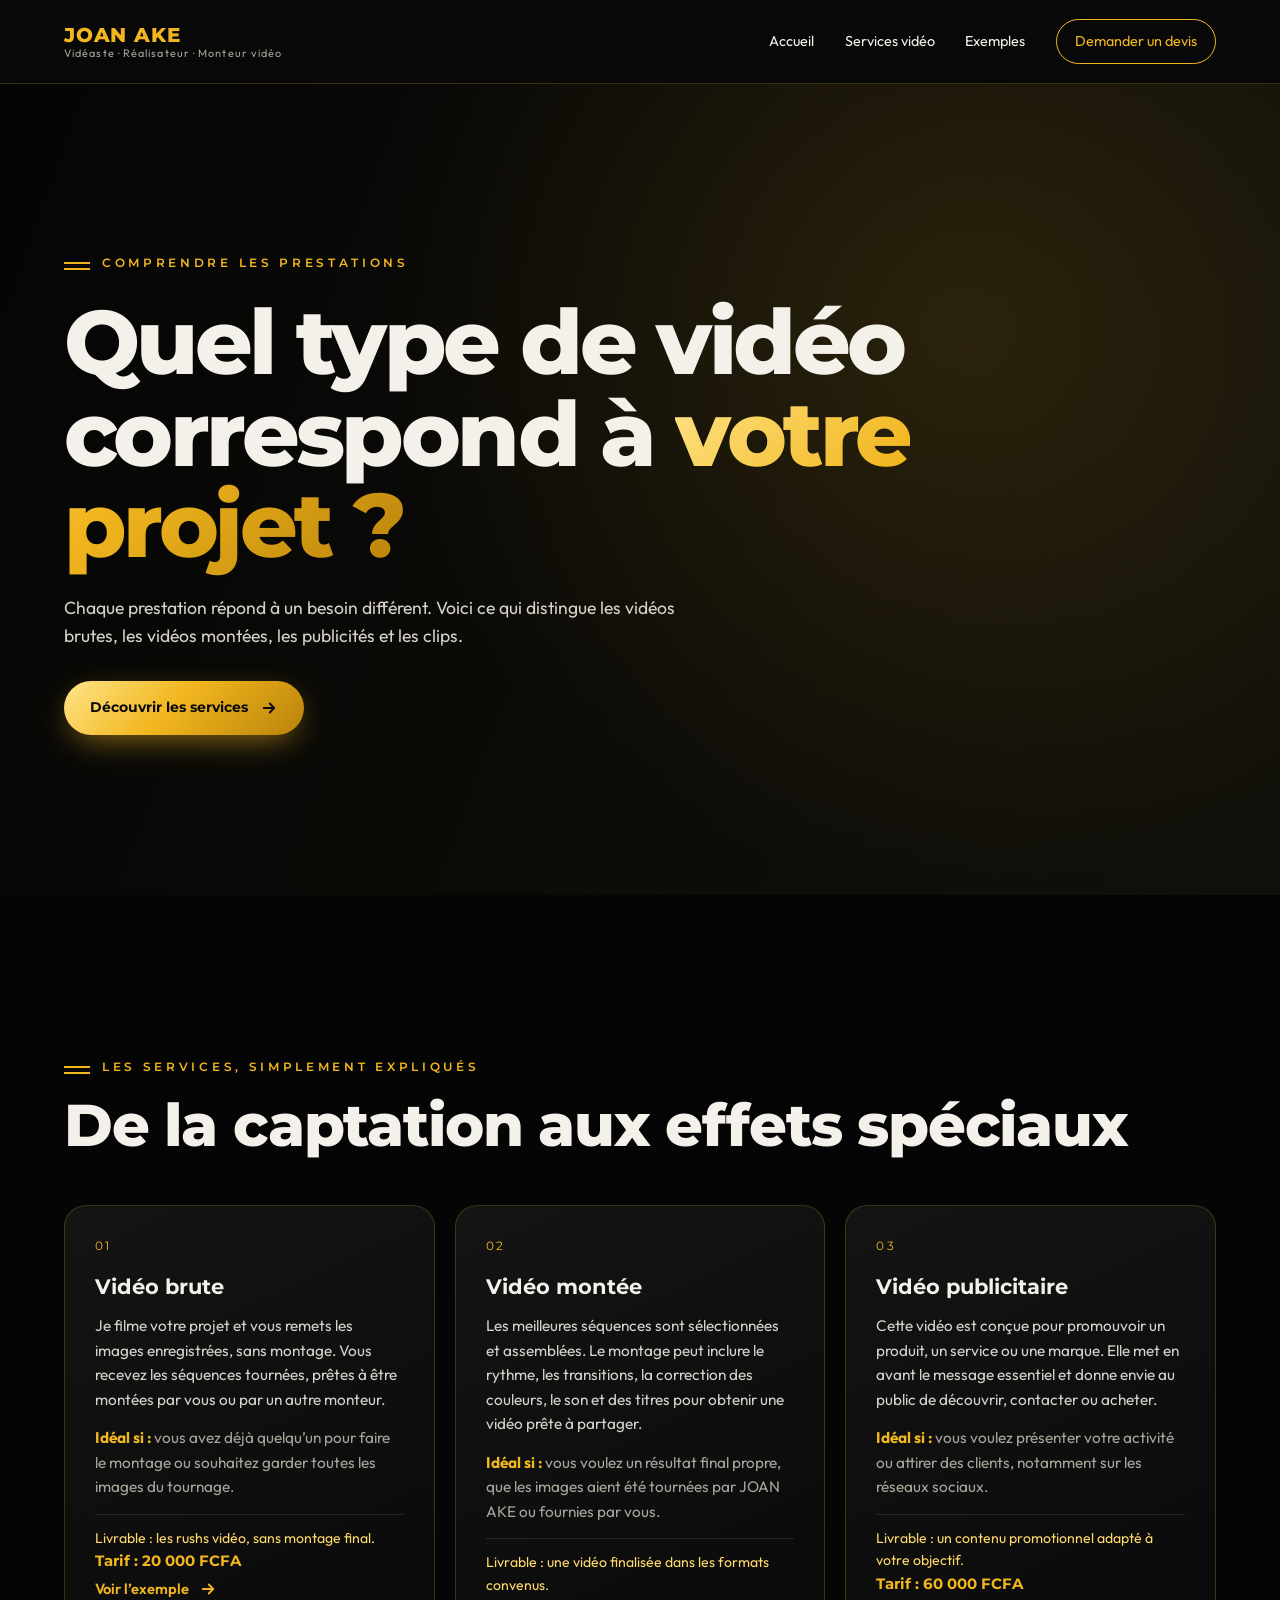
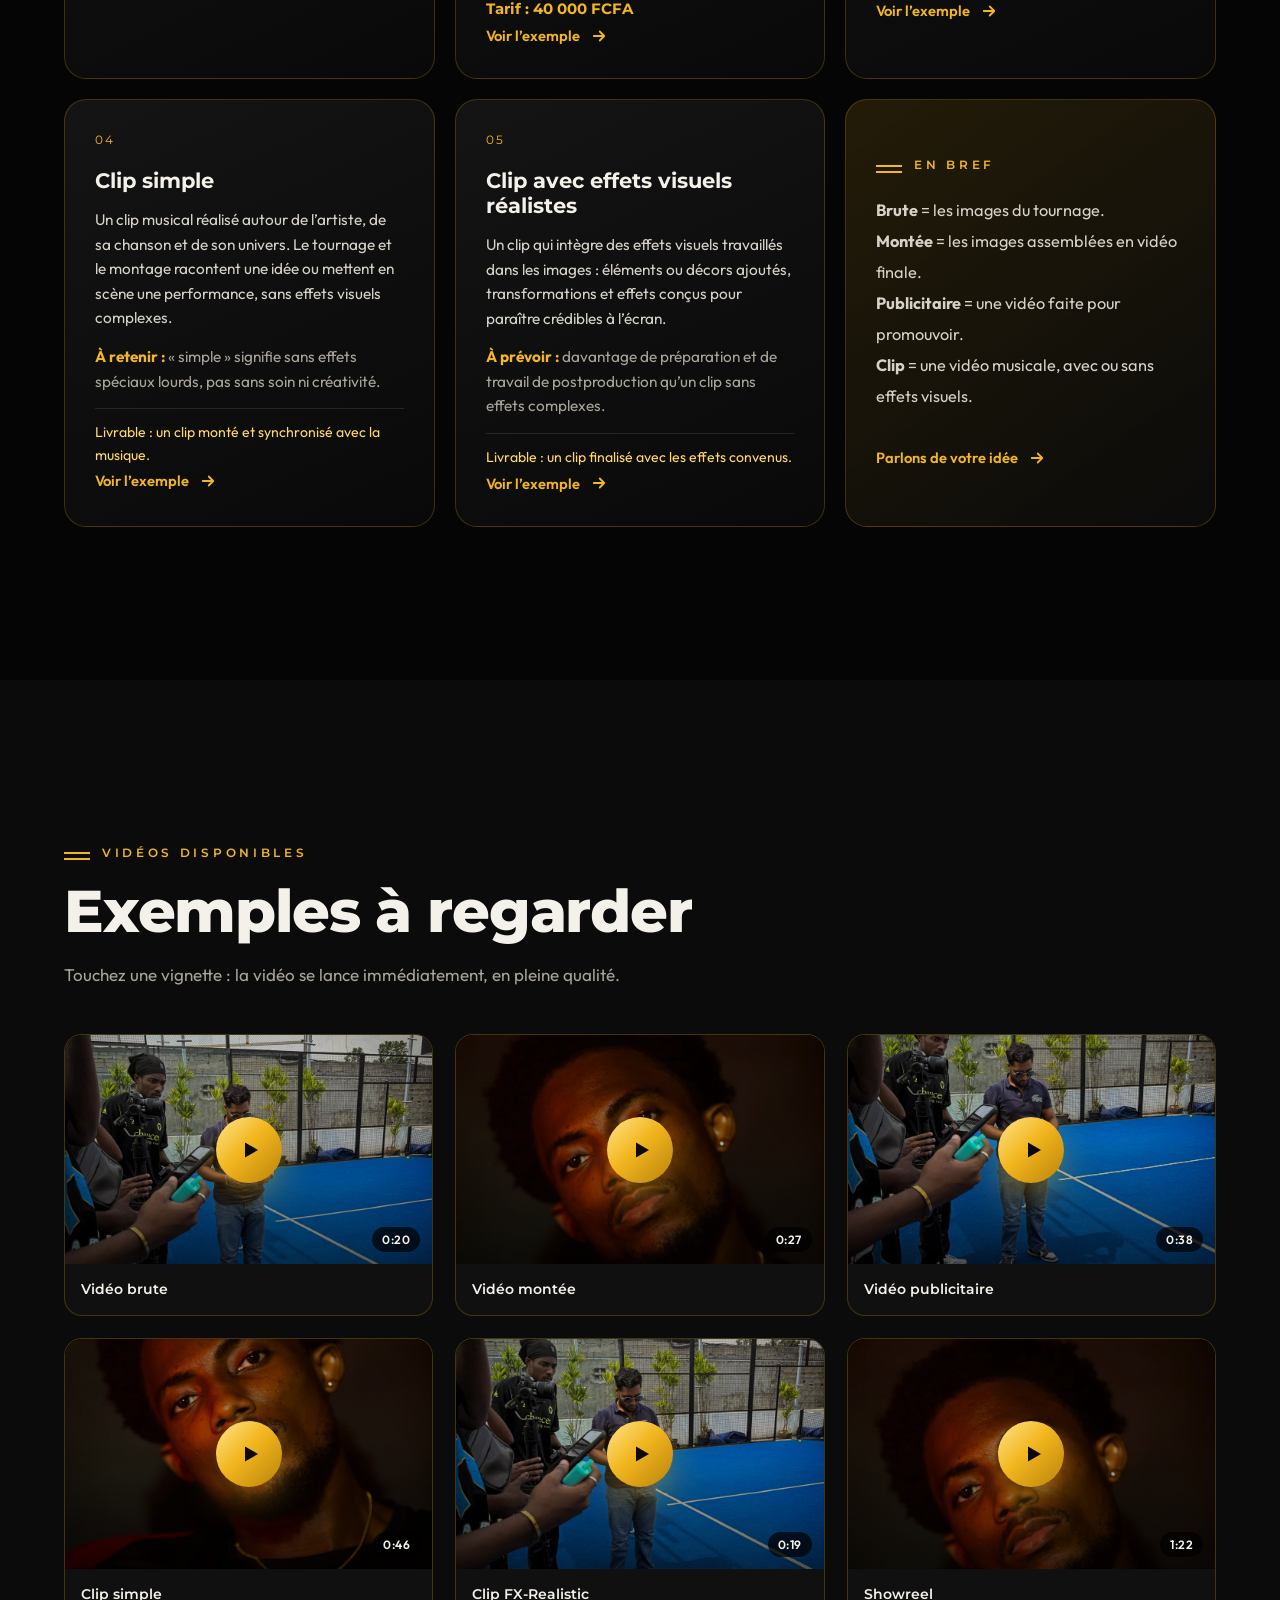
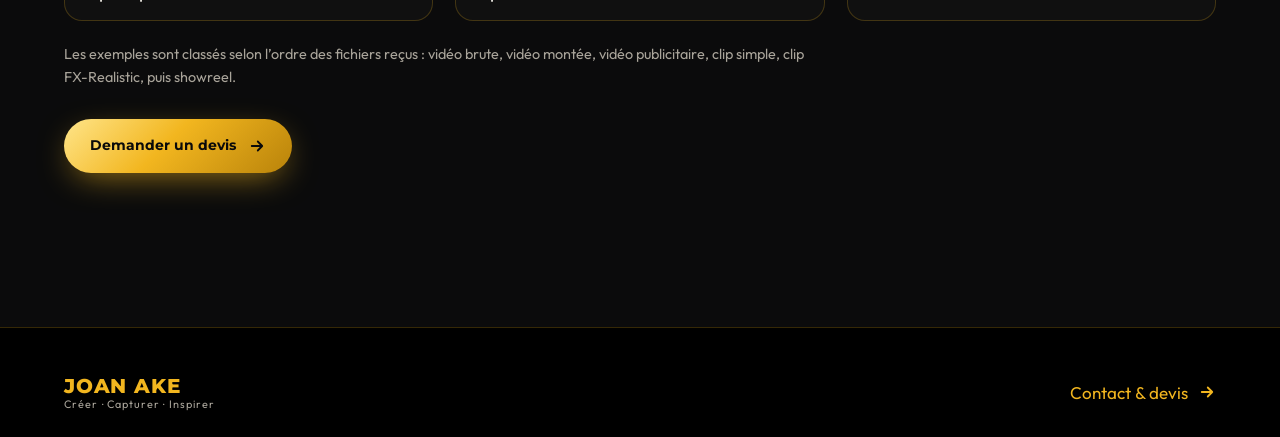
==== joan-ake-site/videos.html @ 36ae7691 "Remplacement complet du projet Joan" ====
<!DOCTYPE html>
<html lang="fr">
<head>
  <meta charset="utf-8">
  <meta name="viewport" content="width=device-width,initial-scale=1,viewport-fit=cover">
  <meta name="description" content="Découvrez les services vidéo de JOAN AKE : vidéo brute, vidéo montée, publicité et clips simples ou avec effets visuels réalistes.">
  <meta name="theme-color" content="#050505">
  <title>Services vidéo & exemples | JOAN AKE</title>
  <link rel="preconnect" href="https://fonts.googleapis.com">
  <link rel="preconnect" href="https://fonts.gstatic.com" crossorigin>
  <link href="https://fonts.googleapis.com/css2?family=Montserrat:wght@500;600;700;800&family=Outfit:wght@300;400;500;600&family=Playfair+Display:ital,wght@1,500;1,600&display=swap" rel="stylesheet">
  <link rel="stylesheet" href="css/style.css">
</head>
<body class="video-page">
  <svg aria-hidden="true" width="0" height="0" style="position:absolute">
    <symbol id="i-play" viewBox="0 0 24 24"><path d="M7 4.5v15l13-7.5z" fill="currentColor"/></symbol>
    <symbol id="video-arrow" viewBox="0 0 24 24"><path d="M5 12h14M13 6l6 6-6 6" fill="none" stroke="currentColor" stroke-width="2.4" stroke-linecap="round" stroke-linejoin="round"/></symbol>
  </svg>
  <header class="video-header">
    <a class="video-logo" href="index.html" aria-label="JOAN AKE — accueil">
      <b>JOAN AKE</b><span>Vidéaste · Réalisateur · Monteur vidéo</span>
    </a>
    <nav aria-label="Navigation de la page vidéo">
      <a href="index.html">Accueil</a>
      <a href="#services-video">Services vidéo</a>
      <a href="#exemples">Exemples</a>
      <a class="video-nav-cta" href="index.html#contact">Demander un devis</a>
    </nav>
  </header>

  <main>
    <section class="video-hero">
      <div class="container">
        <span class="kicker">Comprendre les prestations</span>
        <h1>Quel type de vidéo<br>correspond à <span class="gold">votre projet&nbsp;?</span></h1>
        <p>Chaque prestation répond à un besoin différent. Voici ce qui distingue les vidéos brutes, les vidéos montées, les publicités et les clips.</p>
        <a class="btn btn-gold" href="#services-video">Découvrir les services <svg><use href="#video-arrow"/></svg></a>
      </div>
    </section>

    <section class="video-services pad" id="services-video">
      <div class="container">
        <span class="kicker">Les services, simplement expliqués</span>
        <h2 class="sec-title">De la captation aux effets spéciaux</h2>
        <div class="video-service-grid">
          <article class="video-service">
            <span class="video-service-number">01</span>
            <h3>Vidéo brute</h3>
            <p>Je filme votre projet et vous remets les images enregistrées, sans montage. Vous recevez les séquences tournées, prêtes à être montées par vous ou par un autre monteur.</p>
            <p class="video-service-for"><b>Idéal si :</b> vous avez déjà quelqu’un pour faire le montage ou souhaitez garder toutes les images du tournage.</p>
            <span class="video-service-result">Livrable : les rushs vidéo, sans montage final.</span>
            <span class="video-service-price">Tarif : 20 000 FCFA</span>
            <a class="link-arrow" href="#video-brute">Voir l’exemple <svg><use href="#video-arrow"/></svg></a>
          </article>
          <article class="video-service">
            <span class="video-service-number">02</span>
            <h3>Vidéo montée</h3>
            <p>Les meilleures séquences sont sélectionnées et assemblées. Le montage peut inclure le rythme, les transitions, la correction des couleurs, le son et des titres pour obtenir une vidéo prête à partager.</p>
            <p class="video-service-for"><b>Idéal si :</b> vous voulez un résultat final propre, que les images aient été tournées par JOAN AKE ou fournies par vous.</p>
            <span class="video-service-result">Livrable : une vidéo finalisée dans les formats convenus.</span>
            <span class="video-service-price">Tarif : 40 000 FCFA</span>
            <a class="link-arrow" href="#video-montee">Voir l’exemple <svg><use href="#video-arrow"/></svg></a>
          </article>
          <article class="video-service">
            <span class="video-service-number">03</span>
            <h3>Vidéo publicitaire</h3>
            <p>Cette vidéo est conçue pour promouvoir un produit, un service ou une marque. Elle met en avant le message essentiel et donne envie au public de découvrir, contacter ou acheter.</p>
            <p class="video-service-for"><b>Idéal si :</b> vous voulez présenter votre activité ou attirer des clients, notamment sur les réseaux sociaux.</p>
            <span class="video-service-result">Livrable : un contenu promotionnel adapté à votre objectif.</span>
            <span class="video-service-price">Tarif : 60 000 FCFA</span>
            <a class="link-arrow" href="#video-publicitaire">Voir l’exemple <svg><use href="#video-arrow"/></svg></a>
          </article>
          <article class="video-service">
            <span class="video-service-number">04</span>
            <h3>Clip simple</h3>
            <p>Un clip musical réalisé autour de l’artiste, de sa chanson et de son univers. Le tournage et le montage racontent une idée ou mettent en scène une performance, sans effets visuels complexes.</p>
            <p class="video-service-for"><b>À retenir :</b> « simple » signifie sans effets spéciaux lourds, pas sans soin ni créativité.</p>
            <span class="video-service-result">Livrable : un clip monté et synchronisé avec la musique.</span>
            <a class="link-arrow" href="#clip-simple">Voir l’exemple <svg><use href="#video-arrow"/></svg></a>
          </article>
          <article class="video-service">
            <span class="video-service-number">05</span>
            <h3>Clip avec effets visuels réalistes</h3>
            <p>Un clip qui intègre des effets visuels travaillés dans les images : éléments ou décors ajoutés, transformations et effets conçus pour paraître crédibles à l’écran.</p>
            <p class="video-service-for"><b>À prévoir :</b> davantage de préparation et de travail de postproduction qu’un clip sans effets complexes.</p>
            <span class="video-service-result">Livrable : un clip finalisé avec les effets convenus.</span>
            <a class="link-arrow" href="#clip-fx-realistic">Voir l’exemple <svg><use href="#video-arrow"/></svg></a>
          </article>
          <aside class="video-service video-service-note">
            <span class="kicker">En bref</span>
            <p><b>Brute</b> = les images du tournage.<br><b>Montée</b> = les images assemblées en vidéo finale.<br><b>Publicitaire</b> = une vidéo faite pour promouvoir.<br><b>Clip</b> = une vidéo musicale, avec ou sans effets visuels.</p>
            <a class="link-arrow" href="index.html#contact">Parlons de votre idée <svg><use href="#video-arrow"/></svg></a>
          </aside>
        </div>
      </div>
    </section>

    <section class="video-examples pad" id="exemples">
      <div class="container">
        <span class="kicker">Vidéos disponibles</span>
        <h2 class="sec-title">Exemples à regarder</h2>
        <p class="sec-sub">Touchez une vignette : la vidéo se lance immédiatement, en pleine qualité.</p>
        <div class="video-example-grid">
          <article class="video-example" id="video-brute">
            <button type="button" class="vthumb" data-play="assets/videos/VID-20261121-WA0069.mp4" data-title="Vidéo brute" aria-label="Lire : Vidéo brute">
              <img src="assets/photos/terrain-tournage.jpg" alt="" loading="lazy" style="object-position:center 22%">
              <span class="vplay" aria-hidden="true"><svg viewBox="0 0 24 24" aria-hidden="true"><use href="#i-play"/></svg></span>
              <span class="vdur">0:20</span>
            </button>
            <p>Vidéo brute</p>
          </article>
          <article class="video-example" id="video-montee">
            <button type="button" class="vthumb" data-play="assets/videos/VID-20261121-WA0071.mp4" data-title="Vidéo montée" aria-label="Lire : Vidéo montée">
              <img src="assets/photos/hero-portrait.jpg" alt="" loading="lazy" style="object-position:center 38%">
              <span class="vplay" aria-hidden="true"><svg viewBox="0 0 24 24" aria-hidden="true"><use href="#i-play"/></svg></span>
              <span class="vdur">0:27</span>
            </button>
            <p>Vidéo montée</p>
          </article>
          <article class="video-example" id="video-publicitaire">
            <button type="button" class="vthumb" data-play="assets/videos/VID-20261121-WA0070.mp4" data-title="Vidéo publicitaire" aria-label="Lire : Vidéo publicitaire">
              <img src="assets/photos/terrain-tournage.jpg" alt="" loading="lazy" style="object-position:center 38%">
              <span class="vplay" aria-hidden="true"><svg viewBox="0 0 24 24" aria-hidden="true"><use href="#i-play"/></svg></span>
              <span class="vdur">0:38</span>
            </button>
            <p>Vidéo publicitaire</p>
          </article>
          <article class="video-example" id="clip-simple">
            <button type="button" class="vthumb" data-play="assets/videos/VID-20261121-WA0072.mp4" data-title="Clip simple" aria-label="Lire : Clip simple">
              <img src="assets/photos/hero-portrait.jpg" alt="" loading="lazy" style="object-position:center 58%">
              <span class="vplay" aria-hidden="true"><svg viewBox="0 0 24 24" aria-hidden="true"><use href="#i-play"/></svg></span>
              <span class="vdur">0:46</span>
            </button>
            <p>Clip simple</p>
          </article>
          <article class="video-example" id="clip-fx-realistic">
            <button type="button" class="vthumb" data-play="assets/videos/VID-20261121-WA0073.mp4" data-title="Clip FX-Realistic" aria-label="Lire : Clip FX-Realistic">
              <img src="assets/photos/terrain-tournage.jpg" alt="" loading="lazy" style="object-position:center 30%">
              <span class="vplay" aria-hidden="true"><svg viewBox="0 0 24 24" aria-hidden="true"><use href="#i-play"/></svg></span>
              <span class="vdur">0:19</span>
            </button>
            <p>Clip FX-Realistic</p>
          </article>
          <article class="video-example" id="video-showreel">
            <button type="button" class="vthumb" data-play="assets/videos/VID-20261121-WA0075.mp4" data-title="Showreel" aria-label="Lire : Showreel">
              <img src="assets/photos/hero-portrait.jpg" alt="" loading="lazy" style="object-position:center 30%">
              <span class="vplay" aria-hidden="true"><svg viewBox="0 0 24 24" aria-hidden="true"><use href="#i-play"/></svg></span>
              <span class="vdur">1:22</span>
            </button>
            <p>Showreel</p>
          </article>
        </div>
        <p class="video-example-help">Les exemples sont classés selon l’ordre des fichiers reçus : vidéo brute, vidéo montée, vidéo publicitaire, clip simple, clip FX-Realistic, puis showreel.</p>
        <a class="btn btn-gold" href="index.html#contact">Demander un devis <svg><use href="#video-arrow"/></svg></a>
      </div>
    </section>
  </main>

  <footer class="video-footer">
    <div class="container">
      <a class="video-logo" href="index.html"><b>JOAN AKE</b><span>Créer · Capturer · Inspirer</span></a>
      <a href="index.html#contact">Contact & devis <svg><use href="#video-arrow"/></svg></a>
    </div>
  </footer>
<div class="lightbox" id="lightbox" role="dialog" aria-modal="true" aria-label="Lecteur vidéo" aria-hidden="true">
  <div class="lb-box">
    <button type="button" class="lb-close" id="lbClose" aria-label="Fermer la vidéo">×</button>
    <video id="lbVideo" controls playsinline preload="none"></video>
    <p class="lb-title" id="lbTitle"></p>
  </div>
</div>
<script src="js/player.js" defer></script>
</body>
</html>
---- joan-ake-site/css/style.css ----
/* ==========================================================
   JOAN AKE — Vidéaste · Réalisateur · Monteur vidéo
   Thème noir & or cinématographique
   ========================================================== */
:root{
  --bg:#050505; --bg2:#0b0b0c; --card:#111112;
  --gold:#f2b61f; --gold2:#ffd96a; --gold3:#b9830a;
  --red:#d3202e;
  --text:#f4f1ea; --muted:#a9a49a; --line:rgba(242,182,31,.22);
  --ease:cubic-bezier(.65,0,.35,1);          /* lent → rapide → lent */
  --ease-out:cubic-bezier(.16,1,.3,1);
  --f-body:'Outfit',system-ui,sans-serif;
  --f-title:'Montserrat',system-ui,sans-serif;
  --f-script:'Playfair Display',Georgia,serif;
  --gold-grad:linear-gradient(135deg,#ffe58a 0%,#f2b61f 45%,#b9830a 100%);
  --pad:clamp(20px,5vw,72px);
}
*,*::before,*::after{box-sizing:border-box;margin:0;padding:0}
html{scroll-behavior:auto;-webkit-text-size-adjust:100%}
html.lenis,html.lenis body{height:auto}
.lenis.lenis-smooth{scroll-behavior:auto!important}
body{background:var(--bg);color:var(--text);font-family:var(--f-body);font-size:17px;line-height:1.6;overflow-x:hidden;-webkit-font-smoothing:antialiased}
img,video{display:block;max-width:100%}
a{color:inherit;text-decoration:none}
button{font:inherit;color:inherit;background:none;border:0;cursor:pointer}
ul{list-style:none}
::selection{background:var(--gold);color:#000}
.noscroll{overflow:hidden}

/* ---------- utilitaires ---------- */
.container{width:min(1280px,100% - 2*var(--pad));margin-inline:auto}
.gold{background:var(--gold-grad);-webkit-background-clip:text;background-clip:text;color:transparent}
.script{font-family:var(--f-script);font-style:italic;font-weight:600}
.kicker{display:inline-flex;align-items:center;gap:12px;font-family:var(--f-title);font-size:.72rem;letter-spacing:.32em;text-transform:uppercase;color:var(--gold);font-weight:600}
.kicker::before{content:"";width:26px;height:2px;background:var(--gold);box-shadow:0 6px 0 var(--gold)}
.sec-title{font-family:var(--f-title);font-weight:800;font-size:clamp(2rem,4.6vw,3.8rem);line-height:1.06;letter-spacing:-.02em;margin:18px 0 18px}
.sec-sub{color:var(--muted);max-width:560px}
section{position:relative}
.pad{padding-block:clamp(80px,12vw,160px)}

/* split-text reveal (lignes masquées) */
.split-line{display:block;overflow:hidden;padding-bottom:.12em}
.split-line>span{display:inline-block;will-change:transform}

/* états initiaux (si JS actif) */
.js [data-reveal]{opacity:0;transform:translateY(46px)}
.js [data-reveal="left"]{transform:translateX(-60px)}
.js [data-reveal="right"]{transform:translateX(60px)}
.js [data-reveal="zoom"]{transform:scale(.88)}
.js .no-js-fallback{display:none}

/* ---------- grain + progression ---------- */
.grain{position:fixed;inset:-50%;width:200%;height:200%;pointer-events:none;z-index:90;opacity:.07;
  background-image:url("data:image/svg+xml;utf8,<svg xmlns='http://www.w3.org/2000/svg' width='200' height='200'><filter id='n'><feTurbulence type='fractalNoise' baseFrequency='.9' numOctaves='2' stitchTiles='stitch'/></filter><rect width='100%' height='100%' filter='url(%23n)'/></svg>");
  animation:grain 1s steps(6) infinite}
@keyframes grain{0%{transform:translate(0,0)}20%{transform:translate(-3%,2%)}40%{transform:translate(2%,-3%)}60%{transform:translate(-2%,-1%)}80%{transform:translate(3%,3%)}100%{transform:translate(0,0)}}
.progress{position:fixed;top:0;left:0;height:3px;width:100%;transform-origin:0 50%;transform:scaleX(0);background:var(--gold-grad);z-index:200}

/* ---------- préchargeur ---------- */
.loader{position:fixed;inset:0;z-index:1000;background:#000;display:grid;place-items:center}
.loader-inner{text-align:center}
.loader-logo{font-family:var(--f-title);font-weight:800;font-style:italic;font-size:clamp(2.4rem,9vw,5.5rem);letter-spacing:-.02em}
.loader-bar{width:min(260px,60vw);height:2px;background:rgba(255,255,255,.12);margin:22px auto 12px;overflow:hidden}
.loader-bar i{display:block;height:100%;width:100%;transform:scaleX(0);transform-origin:0 50%;background:var(--gold-grad)}
.loader-count{font-family:var(--f-title);font-size:.75rem;letter-spacing:.3em;color:var(--muted)}
.loader-tag{font-size:.7rem;letter-spacing:.4em;text-transform:uppercase;color:var(--gold);margin-top:10px}

/* ---------- curseur ---------- */
.cursor,.cursor-dot{position:fixed;top:0;left:0;pointer-events:none;z-index:999;border-radius:50%;opacity:0}
.cursor{width:44px;height:44px;border:1.5px solid var(--gold);margin:-22px 0 0 -22px;transition:width .35s var(--ease-out),height .35s var(--ease-out),margin .35s var(--ease-out),background .3s}
.cursor-dot{width:6px;height:6px;background:var(--gold);margin:-3px 0 0 -3px}
.cursor.big{width:84px;height:84px;margin:-42px 0 0 -42px;background:rgba(242,182,31,.14)}
@media (hover:none),(pointer:coarse){.cursor,.cursor-dot{display:none}}

/* ---------- navigation ---------- */
.nav{position:fixed;top:0;left:0;width:100%;z-index:120;padding:18px var(--pad);display:flex;align-items:center;justify-content:space-between;gap:20px;transition:background .5s,padding .5s var(--ease),transform .6s var(--ease)}
.nav.scrolled{background:rgba(5,5,5,.82);backdrop-filter:blur(14px);-webkit-backdrop-filter:blur(14px);padding-block:12px;border-bottom:1px solid var(--line)}
.nav.hide{transform:translateY(-100%)}
.logo{display:flex;align-items:center;gap:12px}
.logo-mark{width:46px;height:46px;flex:none}
.logo-text b{display:block;font-family:var(--f-title);font-weight:800;font-size:1.25rem;letter-spacing:.04em;line-height:1;color:var(--gold)}
.logo-text small{display:block;font-size:.55rem;letter-spacing:.14em;text-transform:uppercase;color:var(--muted);margin-top:4px}
.menu{display:flex;align-items:center;gap:6px}
.menu a{font-size:.88rem;font-weight:500;padding:9px 14px;border-radius:999px;position:relative;transition:color .3s}
.menu a::after{content:"";position:absolute;left:14px;right:14px;bottom:4px;height:1px;background:var(--gold);transform:scaleX(0);transform-origin:0 50%;transition:transform .5s var(--ease)}
.menu a:hover::after,.menu a.active::after{transform:scaleX(1)}
.menu a.active{color:var(--gold)}
.burger{display:none;width:46px;height:46px;border:1px solid var(--line);border-radius:50%;position:relative;z-index:130}
.burger span{position:absolute;left:13px;right:13px;height:2px;background:var(--gold);transition:transform .5s var(--ease),top .5s var(--ease),opacity .3s}
.burger span:nth-child(1){top:18px}.burger span:nth-child(2){top:25px}
.burger.open span:nth-child(1){top:21px;transform:rotate(45deg)}
.burger.open span:nth-child(2){top:21px;transform:rotate(-45deg)}

/* ---------- boutons ---------- */
.btn{--h:54px;display:inline-flex;align-items:center;gap:12px;height:var(--h);padding:0 26px;border-radius:999px;font-family:var(--f-title);font-weight:700;font-size:.9rem;position:relative;overflow:hidden;isolation:isolate;transition:transform .4s var(--ease-out),box-shadow .4s;will-change:transform}
.btn svg{width:18px;height:18px;flex:none;transition:transform .4s var(--ease-out)}
.btn:hover svg{transform:translateX(4px)}
.btn-gold{background:var(--gold-grad);color:#0a0a0a;box-shadow:0 10px 34px -10px rgba(242,182,31,.7)}
.btn-gold::before{content:"";position:absolute;inset:0;background:linear-gradient(110deg,transparent 30%,rgba(255,255,255,.55) 50%,transparent 70%);transform:translateX(-120%);z-index:-1}
.btn-gold:hover::before{transform:translateX(120%);transition:transform .9s var(--ease)}
.btn-ghost{border:1.5px solid rgba(255,255,255,.55);background:rgba(0,0,0,.35);backdrop-filter:blur(6px)}
.btn-ghost:hover{border-color:var(--gold);color:var(--gold)}
.btn-outline{border:1.5px solid var(--gold);color:var(--gold)}
.btn-outline:hover{background:var(--gold);color:#000}
.btn-sm{--h:44px;padding:0 20px;font-size:.82rem}
.play-ico{width:30px;height:30px;border-radius:50%;display:grid;place-items:center;background:#000;color:var(--gold);flex:none}
.btn-ghost .play-ico{background:transparent;border:1.5px solid #fff;color:#fff}
.play-ico svg{width:12px!important;height:12px!important;margin-left:2px}

/* ---------- HERO ---------- */
.hero{min-height:100svh;display:flex;align-items:center;overflow:hidden;padding:120px 0 80px;background:#000}
.hero-bg{position:absolute;inset:-8% 0;z-index:0}
.hero-bg img{width:100%;height:100%;object-fit:cover;object-position:center 25%;filter:blur(28px) saturate(1.3) brightness(.55);transform:scale(1.2)}
.hero-bg::after{content:"";position:absolute;inset:0;background:
  radial-gradient(60% 70% at 78% 45%,rgba(211,32,46,.28),transparent 70%),
  linear-gradient(90deg,#000 0%,rgba(0,0,0,.78) 42%,rgba(0,0,0,.25) 100%),
  linear-gradient(0deg,#050505 0%,transparent 30%)}
.hero-light{position:absolute;z-index:1;width:520px;height:520px;border-radius:50%;filter:blur(90px);opacity:.5;pointer-events:none}
.hero-light.l1{background:rgba(242,182,31,.35);left:-140px;top:10%}
.hero-light.l2{background:rgba(211,32,46,.4);right:-120px;bottom:-60px}
.hero-grid{position:relative;z-index:3;display:grid;grid-template-columns:1.08fr .92fr;gap:clamp(24px,5vw,80px);align-items:center}
.hero-kicker{font-family:var(--f-title);font-style:italic;font-weight:500;font-size:clamp(.8rem,1.6vw,1.1rem);letter-spacing:.34em;color:var(--gold);margin-bottom:10px}
.hero-name{font-family:var(--f-title);font-weight:800;font-style:italic;font-size:clamp(3rem,6.2vw,6.6rem);white-space:nowrap;line-height:.95;letter-spacing:-.035em}
.hero-name .j{background:linear-gradient(180deg,#fff 0%,#c9c9c9 55%,#8c8c8c 100%);-webkit-background-clip:text;background-clip:text;color:transparent}
.hero-swash{width:min(440px,80%);height:18px;margin:6px 0 16px;overflow:visible}
.hero-swash path{stroke:url(#gswash);stroke-width:4;fill:none;stroke-linecap:round}
.hero-role{font-family:var(--f-title);font-weight:700;font-size:clamp(1rem,2vw,1.4rem);margin-bottom:26px}
.hero-h2{font-family:var(--f-title);font-weight:600;font-size:clamp(1.3rem,2.7vw,2.2rem);line-height:1.2;margin-bottom:16px}
.hero-h2 em{font-family:var(--f-script);font-weight:600;color:var(--gold)}
.hero-p{max-width:520px;color:#d9d5cc;margin-bottom:34px}
.hero-cta{display:flex;flex-wrap:wrap;gap:14px}
.hero-visual{position:relative;justify-self:center;width:min(100%,460px);aspect-ratio:854/1280;max-height:78vh}
.hero-frame{position:absolute;inset:0;border-radius:26px;overflow:hidden;box-shadow:0 40px 100px -20px rgba(0,0,0,.9),0 0 0 1px var(--line),0 0 120px -20px rgba(242,182,31,.35);clip-path:inset(0 0 0 0 round 26px)}
.hero-frame img{width:100%;height:112%;object-fit:cover;object-position:center top;will-change:transform}
.hero-frame::after{content:"";position:absolute;inset:0;background:linear-gradient(180deg,transparent 55%,rgba(0,0,0,.65));pointer-events:none}
.hero-tag{position:absolute;left:-26px;bottom:44px;z-index:4;background:rgba(10,10,10,.75);backdrop-filter:blur(12px);border:1px solid var(--line);border-radius:16px;padding:14px 18px;font-family:var(--f-script);font-style:italic;font-size:1.15rem;color:var(--gold2);box-shadow:0 20px 50px -15px #000}
.hero-tag small{display:block;font-family:var(--f-body);font-style:normal;font-size:.62rem;letter-spacing:.3em;text-transform:uppercase;color:var(--muted);margin-bottom:2px}
.hero-ring{position:absolute;right:-34px;top:-34px;width:120px;height:120px;z-index:4}
.hero-ring text{font-family:var(--f-title);font-size:10.4px;letter-spacing:.2em;fill:var(--gold);font-weight:600}
.hero-ring .rot{transform-origin:60px 60px;animation:spin 16s linear infinite}
@keyframes spin{to{transform:rotate(360deg)}}
.scroll-hint{position:absolute;left:50%;bottom:22px;transform:translateX(-50%);z-index:5;display:flex;flex-direction:column;align-items:center;gap:8px;font-size:.62rem;letter-spacing:.35em;text-transform:uppercase;color:var(--muted)}
.scroll-hint i{width:1px;height:46px;background:linear-gradient(var(--gold),transparent);transform-origin:top;animation:drip 2s var(--ease) infinite}
@keyframes drip{0%{transform:scaleY(0)}50%{transform:scaleY(1)}100%{transform:scaleY(1);opacity:0}}

/* ---------- barre de confiance ---------- */
.trust{background:linear-gradient(90deg,#0a0a0a,#121109 50%,#0a0a0a);border-block:1px solid var(--line);padding:26px 0}
.trust-grid{display:grid;grid-template-columns:repeat(4,1fr)}
.trust-item{display:flex;align-items:center;justify-content:center;gap:16px;padding:6px 14px;border-left:1px solid var(--line);font-size:.95rem;font-weight:500;line-height:1.3}
.trust-item:first-child{border-left:0}
.trust-item svg{width:44px;height:44px;flex:none;stroke:var(--gold);fill:none;stroke-width:1.6;stroke-linecap:round;stroke-linejoin:round}

/* ---------- marquee ---------- */
.marquee{overflow:hidden;padding:34px 0;border-bottom:1px solid var(--line);background:#000}
.marquee-track{display:flex;width:max-content;animation:marq 32s linear infinite}
.marquee span{font-family:var(--f-title);font-weight:800;font-size:clamp(2rem,6vw,4.4rem);letter-spacing:-.02em;text-transform:uppercase;white-space:nowrap;padding-right:42px;color:transparent;-webkit-text-stroke:1px rgba(242,182,31,.55)}
.marquee span b{color:var(--gold);-webkit-text-stroke:0;font-weight:800}
@keyframes marq{to{transform:translateX(-50%)}}

/* ---------- SCROLLYTELLING (pinned) ---------- */
.story{background:var(--bg2);overflow:hidden}
.story-pin{min-height:100svh;display:flex;align-items:center;padding:110px 0 60px}
.story-grid{display:grid;grid-template-columns:.95fr 1.05fr;gap:clamp(30px,6vw,100px);align-items:center}
.story-left .sec-title{margin-bottom:26px}
.steps{list-style:none;position:relative;padding-left:34px;margin-top:10px}
.steps::before{content:"";position:absolute;left:7px;top:8px;bottom:8px;width:2px;background:rgba(255,255,255,.1)}
.steps-fill{position:absolute;left:7px;top:8px;width:2px;height:calc(100% - 16px);background:var(--gold-grad);transform-origin:top;transform:scaleY(0)}
.step{position:relative;padding:14px 0 22px;opacity:.32;transition:opacity .6s var(--ease)}
.step::before{content:"";position:absolute;left:-34px;top:22px;width:16px;height:16px;border-radius:50%;background:var(--bg2);border:2px solid rgba(255,255,255,.25);transition:all .5s var(--ease)}
.step.active{opacity:1}
.step.active::before{border-color:var(--gold);background:var(--gold);box-shadow:0 0 0 7px rgba(242,182,31,.18)}
.step b{display:flex;gap:14px;align-items:baseline;font-family:var(--f-title);font-size:1.35rem;font-weight:700}
.step b em{font-style:normal;font-size:.8rem;color:var(--gold);letter-spacing:.2em}
.step p{color:var(--muted);font-size:.95rem;max-width:430px;margin-top:4px;max-height:0;overflow:hidden;transition:max-height .7s var(--ease)}
.step.active p{max-height:120px}
.story-stage{position:relative;aspect-ratio:4/5;max-height:74vh;width:min(100%,520px);justify-self:center;border-radius:26px;overflow:hidden;box-shadow:0 40px 100px -30px #000,0 0 0 1px var(--line)}
.story-img{position:absolute;inset:0;opacity:0;clip-path:inset(0 0 100% 0);will-change:clip-path,opacity}
.story-count+.story-img{opacity:1;clip-path:inset(0)}
.story-img img{width:100%;height:100%;object-fit:cover;transform:scale(1.15)}
.story-img::after{content:"";position:absolute;inset:0;background:linear-gradient(180deg,transparent 55%,rgba(0,0,0,.7))}
.story-cap{position:absolute;left:22px;bottom:20px;z-index:4;font-family:var(--f-script);font-style:italic;font-size:1.5rem;color:var(--gold2)}
.story-count{position:absolute;right:22px;top:18px;z-index:4;font-family:var(--f-title);font-weight:800;font-size:3.4rem;line-height:1;color:transparent;-webkit-text-stroke:1px rgba(255,255,255,.55)}

/* ---------- SERVICES ---------- */
.services-head{display:flex;justify-content:space-between;align-items:flex-end;gap:30px;flex-wrap:wrap;margin-bottom:56px}
.cards{display:grid;grid-template-columns:repeat(3,1fr);gap:24px}
.card{position:relative;border-radius:24px;overflow:hidden;background:var(--card);border:1px solid var(--line);aspect-ratio:3/4.1;transform-style:preserve-3d;transition:border-color .5s,box-shadow .6s;display:flex;flex-direction:column;justify-content:flex-end}
.card:hover{border-color:var(--gold);box-shadow:0 30px 70px -30px rgba(242,182,31,.45)}
.card-media{position:absolute;inset:0;overflow:hidden}
.card-media img,.card-media video{position:absolute;inset:-6% 0;width:100%;height:112%;object-fit:cover;transition:transform 1.2s var(--ease-out),filter .6s}
.card-media video{opacity:0;transition:opacity .6s}
.card-media video.ready{opacity:1}
.card:hover .card-media img,.card:hover .card-media video{transform:scale(1.07)}
.card-media::after{content:"";position:absolute;inset:0;background:linear-gradient(180deg,rgba(0,0,0,.05) 25%,rgba(0,0,0,.92) 85%)}
.card-body{position:relative;z-index:2;padding:26px}
.card-num{position:absolute;top:-74%;right:26px;font-family:var(--f-title);font-weight:800;font-size:4rem;color:transparent;-webkit-text-stroke:1px rgba(242,182,31,.6)}
.card h3{font-family:var(--f-title);font-weight:700;font-size:1.5rem;color:var(--gold);margin-bottom:6px}
.card p{color:#d6d2c9;font-size:.95rem;margin-bottom:16px}
.link-arrow{display:inline-flex;align-items:center;gap:10px;font-weight:600;font-size:.92rem;color:var(--gold)}
.link-arrow svg{width:18px;height:18px;transition:transform .4s var(--ease-out)}
.link-arrow:hover svg{transform:translateX(6px)}
.card-play{position:absolute;top:20px;left:20px;z-index:3;width:46px;height:46px;border-radius:50%;background:rgba(0,0,0,.55);backdrop-filter:blur(6px);border:1px solid var(--line);display:grid;place-items:center;color:var(--gold)}
.card-play svg{width:15px;height:15px;margin-left:2px}

/* ---------- SHOWREEL (parallax plein écran) ---------- */
.showreel{height:120svh;min-height:680px;overflow:hidden;display:grid;place-items:center;background:#000}
.showreel-bg{position:absolute;inset:-15% 0;z-index:0}
.showreel-bg img{width:100%;height:100%;object-fit:cover;filter:brightness(.55) saturate(1.2)}
.showreel-bg video{position:absolute;inset:0;width:100%;height:100%;object-fit:cover;opacity:0;transition:opacity .8s}
.showreel-bg video.ready{opacity:1}
.showreel::after{content:"";position:absolute;inset:0;background:radial-gradient(70% 70% at 50% 50%,transparent,#000 95%),linear-gradient(#050505,transparent 25%,transparent 75%,#050505);z-index:1}
.showreel-in{position:relative;z-index:3;text-align:center}
.showreel-in h2{font-family:var(--f-title);font-weight:800;font-size:clamp(2.4rem,8vw,7rem);line-height:.98;letter-spacing:-.03em;text-transform:uppercase}
.showreel-in h2 .script{display:block;text-transform:none;font-size:.62em;letter-spacing:0;margin-bottom:6px}
.big-play{margin:38px auto 0;width:110px;height:110px;border-radius:50%;background:var(--gold-grad);color:#000;display:grid;place-items:center;position:relative;box-shadow:0 20px 60px -10px rgba(242,182,31,.6);transition:transform .5s var(--ease-out)}
.big-play:hover{transform:scale(1.1)}
.big-play::before,.big-play::after{content:"";position:absolute;inset:0;border-radius:50%;border:1px solid var(--gold);animation:ping 2.6s var(--ease) infinite}
.big-play::after{animation-delay:1.3s}
@keyframes ping{0%{transform:scale(1);opacity:.9}100%{transform:scale(1.9);opacity:0}}
.big-play svg{width:34px;height:34px;margin-left:5px}

/* ---------- CLIPS (scroll horizontal épinglé) ---------- */
.clips{background:var(--bg);overflow:hidden}
.clips-pin{min-height:100svh;display:flex;flex-direction:column;justify-content:center;padding:100px 0 50px}
.clips-head{margin-bottom:34px}
.clips-track{display:flex;gap:28px;padding:0 var(--pad);width:max-content;align-items:stretch}
.clip{position:relative;flex:none;width:min(66vw,440px);aspect-ratio:3/4;border-radius:22px;overflow:hidden;background:#111;border:1px solid var(--line)}
.clip.wide{width:min(80vw,760px);aspect-ratio:16/10}
.clip img{position:absolute;inset:0;width:100%;height:100%;object-fit:cover;transition:transform 1.2s var(--ease-out)}
.clip:hover img{transform:scale(1.06)}
.clip::after{content:"";position:absolute;inset:0;background:linear-gradient(180deg,transparent 50%,rgba(0,0,0,.88))}
.clip-info{position:absolute;left:22px;right:22px;bottom:20px;z-index:3}
.clip-info h3{font-family:var(--f-title);font-weight:700;color:var(--gold);font-size:1.3rem}
.clip-info p{font-size:.88rem;color:#d6d2c9;margin-bottom:8px}
.clip-intro{flex:none;width:min(80vw,420px);display:flex;flex-direction:column;justify-content:center;padding-right:20px}
.clips-bar{height:2px;background:rgba(255,255,255,.1);margin:34px var(--pad) 0;position:relative}
.clips-bar i{position:absolute;inset:0;transform-origin:0 50%;transform:scaleX(0);background:var(--gold-grad)}

/* ---------- RÉALISATIONS ---------- */
.works{background:var(--bg2)}
.works-grid{display:grid;grid-template-columns:repeat(12,1fr);gap:20px;margin-top:56px}
.work{position:relative;border-radius:20px;overflow:hidden;background:#111;border:1px solid var(--line)}
.work img{width:100%;height:118%;object-fit:cover;will-change:transform}
.work-link{position:absolute;inset:0;z-index:2}
.work-link:focus-visible{outline:2px solid var(--gold);outline-offset:-6px;border-radius:20px}
.work::after{content:"";position:absolute;inset:0;background:linear-gradient(180deg,transparent 55%,rgba(0,0,0,.85));transition:opacity .5s}
.work figcaption{position:absolute;z-index:3;left:22px;bottom:18px;right:22px;display:flex;justify-content:space-between;align-items:flex-end;gap:12px;transform:translateY(8px);transition:transform .6s var(--ease-out);pointer-events:none}
.work:hover figcaption{transform:none}
.work figcaption b{font-family:var(--f-title);font-size:1.1rem;font-weight:700;display:block}
.work figcaption small{color:var(--gold);font-size:.7rem;letter-spacing:.24em;text-transform:uppercase}
.work .go{width:44px;height:44px;border-radius:50%;background:var(--gold);color:#000;display:grid;place-items:center;flex:none;transform:scale(0) rotate(-90deg);transition:transform .6s var(--ease-out)}
.work:hover .go{transform:none}
.work .go svg{width:18px;height:18px}
.w1{grid-column:span 5;aspect-ratio:4/5}
.w2{grid-column:span 7;aspect-ratio:7/5}
.w3{grid-column:span 4;aspect-ratio:3/4}
.w4{grid-column:span 4;aspect-ratio:3/4;margin-top:60px}
.w5{grid-column:span 4;aspect-ratio:3/4}
.works-cta{text-align:center;margin-top:64px}

/* ---------- À PROPOS ---------- */
.about-grid{display:grid;grid-template-columns:.9fr 1.1fr;gap:clamp(30px,6vw,100px);align-items:center}
.about-img{position:relative;border-radius:26px;overflow:hidden;aspect-ratio:960/1134;box-shadow:0 40px 100px -30px #000,0 0 0 1px var(--line)}
.about-img img{width:100%;height:114%;object-fit:cover}
.about-badge{position:absolute;right:-18px;bottom:30px;z-index:4;background:var(--gold-grad);color:#000;font-family:var(--f-title);font-weight:800;border-radius:16px;padding:14px 20px;font-size:.95rem;line-height:1.2;box-shadow:0 18px 40px -12px rgba(0,0,0,.8)}
.about-text p{color:#cfcbc2;margin-bottom:18px;max-width:560px}
.chips{display:flex;flex-wrap:wrap;gap:10px;margin:26px 0 34px}
.chips li{border:1px solid var(--line);border-radius:999px;padding:8px 18px;font-size:.85rem;font-weight:500;background:rgba(242,182,31,.05)}

/* ---------- AVANTAGES / TÉMOIGNAGE / TARIFS ---------- */
.trio{display:grid;grid-template-columns:1fr 1fr 1fr;gap:24px}
.panel{border:1px solid var(--line);border-radius:24px;padding:34px;background:linear-gradient(160deg,#111,#0a0a0a);position:relative;overflow:hidden}
.panel h4{font-family:var(--f-title);font-size:.72rem;letter-spacing:.32em;text-transform:uppercase;color:var(--gold);font-weight:600;margin-bottom:20px}
.testi q{display:block;font-size:1.12rem;line-height:1.55;quotes:none;margin-bottom:22px}
.testi .quote-mark{font-family:var(--f-script);font-size:5rem;line-height:.6;color:var(--gold);display:block;margin-bottom:12px}
.testi-who{display:flex;align-items:center;gap:14px}
.avatar{width:54px;height:54px;border-radius:50%;background:var(--gold-grad);color:#000;display:grid;place-items:center;font-family:var(--f-title);font-weight:800}
.testi-who b{display:block;font-size:.95rem}
.testi-who small{color:var(--muted)}
.stars{color:var(--gold);letter-spacing:3px;font-size:.9rem;margin-top:2px}
.checks li{display:flex;align-items:center;gap:14px;padding:11px 0;border-bottom:1px solid rgba(255,255,255,.07);font-weight:500}
.checks li:last-child{border:0}
.checks svg{width:26px;height:26px;flex:none;padding:5px;border-radius:7px;background:var(--gold-grad);stroke:#000;stroke-width:3.2;fill:none;stroke-linecap:round;stroke-linejoin:round}
.tarifs-panel p{font-family:var(--f-title);font-weight:700;font-size:1.6rem;line-height:1.25;margin-bottom:26px}
.reel-deco{position:absolute;right:-50px;bottom:-50px;width:210px;opacity:.28;animation:spin 30s linear infinite}

/* ---------- TARIFS détaillés ---------- */
.pricing{background:var(--bg2)}
.price-grid{display:grid;grid-template-columns:repeat(3,1fr);gap:24px;margin-top:56px}
.price{border:1px solid var(--line);border-radius:26px;padding:36px 30px;background:linear-gradient(170deg,#121212,#080808);position:relative;display:flex;flex-direction:column;transition:transform .6s var(--ease-out),border-color .4s}
.price:hover{transform:translateY(-8px);border-color:var(--gold)}
.price.hot{border-color:var(--gold);box-shadow:0 30px 90px -40px rgba(242,182,31,.6)}
.price.hot::before{content:"Le plus demandé";position:absolute;top:-13px;left:30px;background:var(--gold-grad);color:#000;font-size:.68rem;font-weight:800;letter-spacing:.14em;text-transform:uppercase;border-radius:999px;padding:5px 14px}
.price h3{font-family:var(--f-title);font-weight:700;font-size:1.4rem}
.price .p{font-family:var(--f-title);font-weight:800;font-size:2.1rem;margin:12px 0 20px}
.price ul{margin-bottom:28px;flex:1}
.price li{padding:9px 0 9px 28px;position:relative;color:#d6d2c9;font-size:.95rem;border-bottom:1px solid rgba(255,255,255,.06)}
.price li::before{content:"";position:absolute;left:0;top:15px;width:14px;height:8px;border-left:2.5px solid var(--gold);border-bottom:2.5px solid var(--gold);transform:rotate(-45deg) scale(.8)}

/* ---------- CONTACT ---------- */
.cta{background:radial-gradient(70% 120% at 20% 0%,rgba(242,182,31,.16),transparent 60%),#070707;overflow:hidden}
.cta-grid{display:grid;grid-template-columns:1fr 1fr;gap:clamp(30px,6vw,100px);align-items:start}
.cta h2{font-family:var(--f-title);font-weight:800;font-size:clamp(2.2rem,5.6vw,4.8rem);line-height:1.02;letter-spacing:-.03em;margin:16px 0 20px}
.cta h2 em{font-family:var(--f-script);font-weight:600;color:var(--gold)}
.cta-lines{margin-top:30px;display:grid;gap:12px;color:var(--muted)}
.cta-lines a{color:var(--text);display:inline-flex;gap:12px;align-items:center}
.cta-lines a:hover{color:var(--gold)}
.socials{display:flex;gap:12px;margin-top:30px}
.socials a{width:54px;height:54px;border-radius:50%;background:#fff;color:#000;display:grid;place-items:center;transition:transform .5s var(--ease-out),background .3s}
.socials a:hover{transform:translateY(-6px) rotate(-8deg);background:var(--gold)}
.socials svg{width:26px;height:26px;fill:currentColor}
form{display:grid;gap:16px;border:1px solid var(--line);border-radius:26px;padding:clamp(24px,4vw,40px);background:rgba(255,255,255,.025);backdrop-filter:blur(8px)}
.field{position:relative}
.field input,.field select,.field textarea{width:100%;background:#0d0d0d;border:1px solid rgba(255,255,255,.14);border-radius:14px;padding:22px 18px 10px;color:var(--text);font:inherit;outline:0;transition:border-color .3s,box-shadow .3s}
.field textarea{min-height:130px;resize:vertical}
.field label{position:absolute;left:18px;top:16px;font-size:.92rem;color:var(--muted);pointer-events:none;transition:all .35s var(--ease-out);transform-origin:left}
.field input:focus,.field select:focus,.field textarea:focus{border-color:var(--gold);box-shadow:0 0 0 4px rgba(242,182,31,.12)}
.field input:focus+label,.field input:not(:placeholder-shown)+label,.field textarea:focus+label,.field textarea:not(:placeholder-shown)+label,.field select+label{top:7px;font-size:.68rem;color:var(--gold);letter-spacing:.1em;text-transform:uppercase}
.field select{appearance:none;-webkit-appearance:none;cursor:pointer}
.field select option{background:#111}
.row2{display:grid;grid-template-columns:1fr 1fr;gap:16px}
.wa-big{display:flex;align-items:center;gap:18px;padding:18px 28px;border-radius:999px;background:var(--gold-grad);color:#000;font-family:var(--f-title);font-weight:800;line-height:1.2;box-shadow:0 18px 50px -14px rgba(242,182,31,.7);width:fit-content;margin-top:30px;transition:transform .5s var(--ease-out)}
.wa-big:hover{transform:translateY(-4px) scale(1.02)}
.wa-big svg{width:38px;height:38px;fill:currentColor;flex:none}
.contact-call{display:inline-flex;align-items:center;margin-top:14px;padding:12px 24px;border:1px solid var(--line);border-radius:999px;transition:border-color .3s,transform .4s var(--ease-out)}
.contact-call:hover{border-color:var(--gold);transform:translateY(-3px)}
.contact-call small,.contact-call b{display:block}
.contact-call small{color:var(--muted);font-size:.72rem;letter-spacing:.12em;text-transform:uppercase}
.contact-call b{font-family:var(--f-title);font-size:1rem}

/* ---------- FOOTER ---------- */
footer{border-top:1px solid var(--line);padding:46px 0 26px;background:#000}
.foot{display:flex;align-items:center;justify-content:space-between;gap:28px;flex-wrap:wrap}
.foot nav{display:flex;gap:6px 22px;flex-wrap:wrap;font-size:.88rem}
.foot nav a{color:#d8d4cb;transition:color .3s}.foot nav a:hover{color:var(--gold)}
.foot .script{color:var(--gold2);font-size:1.25rem;max-width:300px;text-align:right;line-height:1.3}
.copy{text-align:center;margin-top:34px;padding-top:22px;border-top:1px solid rgba(255,255,255,.07);font-size:.78rem;color:var(--muted)}

/* toast */
.toast{opacity:0;visibility:hidden;position:fixed;left:50%;bottom:26px;transform:translate(-50%,120px);background:var(--gold);color:#000;font-weight:600;border-radius:999px;padding:12px 24px;z-index:600;transition:transform .6s var(--ease-out)}
.toast.show{transform:translate(-50%,0);opacity:1;visibility:visible}

/* bouton WhatsApp flottant */
.wa-float{position:fixed;right:20px;bottom:20px;z-index:110;width:60px;height:60px;border-radius:50%;background:#25d366;color:#fff;display:grid;place-items:center;box-shadow:0 14px 40px -8px rgba(37,211,102,.6);transition:transform .4s var(--ease-out)}
.wa-float:hover{transform:scale(1.1)}
.wa-float svg{width:32px;height:32px;fill:currentColor}

/* ---------- PAGE VIDÉOS ---------- */
.video-page{background:var(--bg);overflow-x:hidden}
.video-header{min-height:84px;padding:14px var(--pad);display:flex;align-items:center;justify-content:space-between;gap:24px;border-bottom:1px solid var(--line);background:#080808}
.video-logo{display:flex;flex-direction:column;line-height:1.2}
.video-logo b{font-family:var(--f-title);font-size:1.25rem;font-weight:800;letter-spacing:.04em;color:var(--gold)}
.video-logo span{font-size:.68rem;letter-spacing:.1em;color:var(--muted)}
.video-header nav{display:flex;align-items:center;gap:clamp(12px,2.4vw,32px);font-size:.9rem}
.video-header nav a{transition:color .3s}
.video-header nav a:hover{color:var(--gold)}
.video-header .video-nav-cta{border:1px solid var(--gold);border-radius:999px;padding:10px 18px;color:var(--gold)}
.video-hero{min-height:440px;padding:clamp(90px,13vw,160px) 0;background:radial-gradient(65% 100% at 75% 30%,rgba(242,182,31,.13),transparent 70%),linear-gradient(110deg,#050505,#11100a)}
.video-hero h1{font-family:var(--f-title);font-size:clamp(2.6rem,7vw,5.7rem);font-weight:800;line-height:1.02;letter-spacing:-.04em;margin:24px 0}
.video-hero p{max-width:640px;color:#d6d2c9;font-size:1.1rem;margin-bottom:30px}
.video-service-grid{display:grid;grid-template-columns:repeat(3,minmax(0,1fr));gap:20px;margin-top:48px}
.video-service{position:relative;min-height:290px;padding:30px;border:1px solid var(--line);border-radius:22px;background:linear-gradient(155deg,#141414,#090909)}
.video-service-number{display:block;color:var(--gold);font-family:var(--f-title);font-size:.75rem;letter-spacing:.2em;margin-bottom:20px}
.video-service h3{font-family:var(--f-title);font-size:1.3rem;line-height:1.2;margin-bottom:14px}
.video-service p{font-size:.96rem;color:#d6d2c9;margin-bottom:14px}
.video-service-for{color:var(--muted)!important}
.video-service-for b{color:var(--gold)}
.video-service-result{display:block;border-top:1px solid rgba(255,255,255,.1);padding-top:12px;color:var(--gold2);font-size:.88rem}
.video-service-price{display:block;color:var(--gold);font-family:var(--f-title);font-weight:700;font-size:.95rem}
.video-service-note{display:flex;flex-direction:column;justify-content:center;gap:20px;background:linear-gradient(145deg,rgba(242,182,31,.13),#0b0b0b)}
.video-service-note p{font-size:1.02rem;line-height:1.9}
.video-examples{background:var(--bg2)}
.video-example-grid{display:grid;grid-template-columns:repeat(3,minmax(0,1fr));gap:22px;margin:46px 0 22px}
.video-example{min-width:0;border:1px solid var(--line);border-radius:18px;overflow:hidden;background:#101010}
.video-example video{width:100%;aspect-ratio:16/10;object-fit:cover;background:#000}
.video-example p{padding:14px 16px;font-family:var(--f-title);font-size:.9rem;font-weight:600}
.video-example small{display:block;margin-top:5px;color:var(--muted);font-family:var(--f-body);font-size:.75rem;font-weight:400;overflow-wrap:anywhere}
.video-example-help{max-width:760px;color:var(--muted);font-size:.9rem;margin:0 0 30px}
.video-footer .container{display:flex;align-items:center;justify-content:space-between;gap:20px}
.video-footer .container>a:last-child{display:inline-flex;align-items:center;gap:10px;color:var(--gold)}
.video-footer svg{width:18px;height:18px}

/* ==========================================================
   RESPONSIVE
   ========================================================== */
@media (max-width:1024px){
  .cards,.price-grid{grid-template-columns:1fr 1fr}
  .trio{grid-template-columns:1fr 1fr}
  .trio .tarifs-panel{grid-column:1/-1}
  .trust-grid{grid-template-columns:1fr 1fr;row-gap:18px}
  .trust-item:nth-child(3){border-left:0}
  .w1{grid-column:span 6}.w2{grid-column:span 6;aspect-ratio:4/5}
  .w3,.w4,.w5{grid-column:span 4}
}
@media (max-width:860px){
  .menu{position:fixed;inset:0;background:rgba(0,0,0,.97);flex-direction:column;justify-content:center;gap:10px;clip-path:circle(0 at calc(100% - 46px) 40px);transition:clip-path .9s var(--ease);z-index:125}
  .menu.open{clip-path:circle(150% at calc(100% - 46px) 40px)}
  .menu a{font-family:var(--f-title);font-size:1.7rem;font-weight:700}
  .burger{display:block}
  .nav .btn-sm{display:none}
  .hero{padding-top:100px}
  .hero-grid{grid-template-columns:1fr}
  .hero-visual{order:-1;width:min(70%,320px);max-height:46vh;margin-bottom:6px}
  .hero-tag{left:-8px;bottom:24px;padding:10px 14px;font-size:1rem}
  .hero-ring{width:84px;height:84px;right:-14px;top:-18px}
  .hero-text{text-align:center}
  .hero-text .hero-swash{margin-inline:auto}
  .hero-p{margin-inline:auto}
  .hero-cta{justify-content:center}
  .scroll-hint{display:none}
  .story-grid{grid-template-columns:1fr}
  .story-stage{max-height:50vh;aspect-ratio:4/4.4}
  .about-grid,.cta-grid{grid-template-columns:1fr}
  .about-badge{right:10px}
}
@media (max-width:640px){
  body{font-size:16px}
  .cards,.price-grid,.trio{grid-template-columns:1fr}
  .card{aspect-ratio:3/3.6}
  .trust-item{flex-direction:column;text-align:center;gap:8px;font-size:.85rem}
  .trust-item svg{width:36px;height:36px}
  .works-grid{gap:12px}
  .w1,.w2,.w3,.w4,.w5{grid-column:span 12;aspect-ratio:4/4.4;margin-top:0}
  .row2{grid-template-columns:1fr}
  .foot{flex-direction:column;text-align:center}
  .foot .script{text-align:center}
  .wa-big{width:100%;justify-content:center}
  .showreel{height:90svh}
  .big-play{width:88px;height:88px}
}
@media (max-width:860px){
  .video-header{align-items:flex-start;flex-direction:column}
  .video-header nav{width:100%;flex-wrap:wrap;gap:10px 18px}
  .video-service-grid{grid-template-columns:1fr 1fr}
  .video-example-grid{grid-template-columns:1fr 1fr}
}
@media (max-width:640px){
  .video-header nav{font-size:.82rem}
  .video-header .video-nav-cta{padding:7px 12px}
  .video-service-grid,.video-example-grid{grid-template-columns:1fr}
  .video-service{min-height:0;padding:24px}
  .video-footer .container{align-items:flex-start;flex-direction:column}
}
/* mobile : galerie clips en scroll natif */
@media (max-width:860px){
  .clips-pin{padding-block:80px 40px}
  .clips-scroller{overflow-x:auto;scroll-snap-type:x mandatory;-webkit-overflow-scrolling:touch;scrollbar-width:none}
  .clips-scroller::-webkit-scrollbar{display:none}
  .clip{scroll-snap-align:center}
  .clips-bar{display:none}
}

@media (prefers-reduced-motion:reduce){
  *,*::before,*::after{animation:none!important;transition-duration:.01ms!important}
  .grain{display:none}
  .js [data-reveal]{opacity:1!important;transform:none!important}
}

/* ---------- ajustements scrollytelling mobile ---------- */
.story{overflow:clip}
@media (max-width:860px){
  .story-pin{display:block;min-height:0;padding:84px 0 40px}
  .story-grid{align-items:start;gap:18px}
  .story-stage{order:-1;position:sticky;top:64px;z-index:6;height:36vh;max-height:none;aspect-ratio:auto;width:100%}
  .story-img{opacity:0}.story-count+.story-img{opacity:1}
  .story-count{font-size:2.4rem}
  .step{padding-bottom:30px}
  .step p{max-height:none;opacity:.0;transition:opacity .6s}
  .step.active p{opacity:1}
}

@media (max-width:860px){.hero-name{font-size:13.5vw}}

/* ==========================================================
   VIGNETTES CLIQUABLES + LECTEUR (un appui = la vidéo se lance)
   ========================================================== */
/* zoom/cadrage d'une même photo (variables --z et --o posées sur l'image) */
.card-media img{transform:scale(var(--z,1));transform-origin:var(--o,50% 50%)}
.card:hover .card-media img{transform:scale(calc(var(--z,1) * 1.07))}
.clip img{transform:scale(var(--z,1));transform-origin:var(--o,50% 50%)}
.clip:hover img{transform:scale(calc(var(--z,1) * 1.06))}
.story-img img{transform-origin:50% 50%}

.thumb-hit{position:absolute;inset:0;z-index:5;width:100%;height:100%;border:0;background:transparent;border-radius:inherit;cursor:pointer;-webkit-tap-highlight-color:transparent}
.thumb-hit:focus-visible,.vthumb:focus-visible,.big-play:focus-visible{outline:3px solid var(--gold);outline-offset:-4px}

/* gros bouton lecture centré (cartes services + clips) */
.card-play{top:36%;left:50%;width:72px;height:72px;margin:-36px 0 0 -36px;background:var(--gold-grad);color:#0a0a0a;border:0;box-shadow:0 14px 40px -8px rgba(242,182,31,.65);transition:transform .5s var(--ease-out)}
.card-play svg{width:26px;height:26px;margin-left:4px}
.card-play::after{content:"";position:absolute;inset:-8px;border-radius:50%;border:1px solid var(--gold);opacity:.6;animation:ping 2.6s var(--ease) infinite}
.card:hover .card-play,.clip:hover .card-play{transform:scale(1.12)}
.clip .card-play{top:42%}
.clip .link-arrow,.card .link-arrow{pointer-events:none}

/* grille « exemples vidéo » */
.vthumb{position:relative;display:block;width:100%;aspect-ratio:16/10;overflow:hidden;background:#000;border:0;cursor:pointer;padding:0;-webkit-tap-highlight-color:transparent}
.vthumb img{position:absolute;inset:0;width:100%;height:100%;object-fit:cover;transition:transform 1.1s var(--ease-out),filter .5s;filter:brightness(.82)}
.vthumb::after{content:"";position:absolute;inset:0;background:linear-gradient(180deg,transparent 45%,rgba(0,0,0,.55))}
.vthumb:hover img{transform:scale(1.07);filter:brightness(1)}
.vplay{position:absolute;z-index:2;top:50%;left:50%;width:66px;height:66px;margin:-33px 0 0 -33px;border-radius:50%;background:var(--gold-grad);color:#0a0a0a;display:grid;place-items:center;box-shadow:0 14px 40px -8px rgba(242,182,31,.65);transition:transform .5s var(--ease-out)}
.vplay svg{width:24px;height:24px;margin-left:3px}
.vthumb:hover .vplay{transform:scale(1.14)}
.vdur{position:absolute;z-index:2;right:12px;bottom:12px;padding:3px 10px;border-radius:999px;background:rgba(0,0,0,.7);font-size:.75rem;font-weight:600;letter-spacing:.04em}

/* lecteur plein écran */
.lightbox{position:fixed;inset:0;z-index:500;background:rgba(0,0,0,.95);backdrop-filter:blur(10px);-webkit-backdrop-filter:blur(10px);display:grid;place-items:center;padding:24px;opacity:0;visibility:hidden;transition:opacity .45s var(--ease),visibility .45s}
.lightbox.open{opacity:1;visibility:visible}
.lb-box{position:relative;max-width:100%;display:flex;flex-direction:column;align-items:center;transform:scale(.94);transition:transform .6s var(--ease-out)}
.lightbox.open .lb-box{transform:none}
.lb-box video{display:block;width:auto;height:auto;max-width:min(100%,1100px);max-height:80vh;border-radius:16px;background:#000;box-shadow:0 0 0 1px var(--line),0 50px 120px -30px rgba(242,182,31,.35)}
.lb-title{margin-top:14px;font-family:var(--f-title);font-weight:600;color:var(--gold);letter-spacing:.04em}
.lb-close{position:absolute;right:0;top:-56px;width:46px;height:46px;border-radius:50%;border:1px solid var(--line);display:grid;place-items:center;color:var(--gold);font-size:1.6rem;line-height:1;transition:transform .4s var(--ease-out),background .3s,color .3s}
.lb-close:hover{transform:rotate(90deg);background:var(--gold);color:#000}
@media (max-width:640px){.lightbox{padding:14px}.lb-box video{max-height:74vh}.card-play{width:62px;height:62px;margin:-31px 0 0 -31px}.vplay{width:58px;height:58px;margin:-29px 0 0 -29px}}
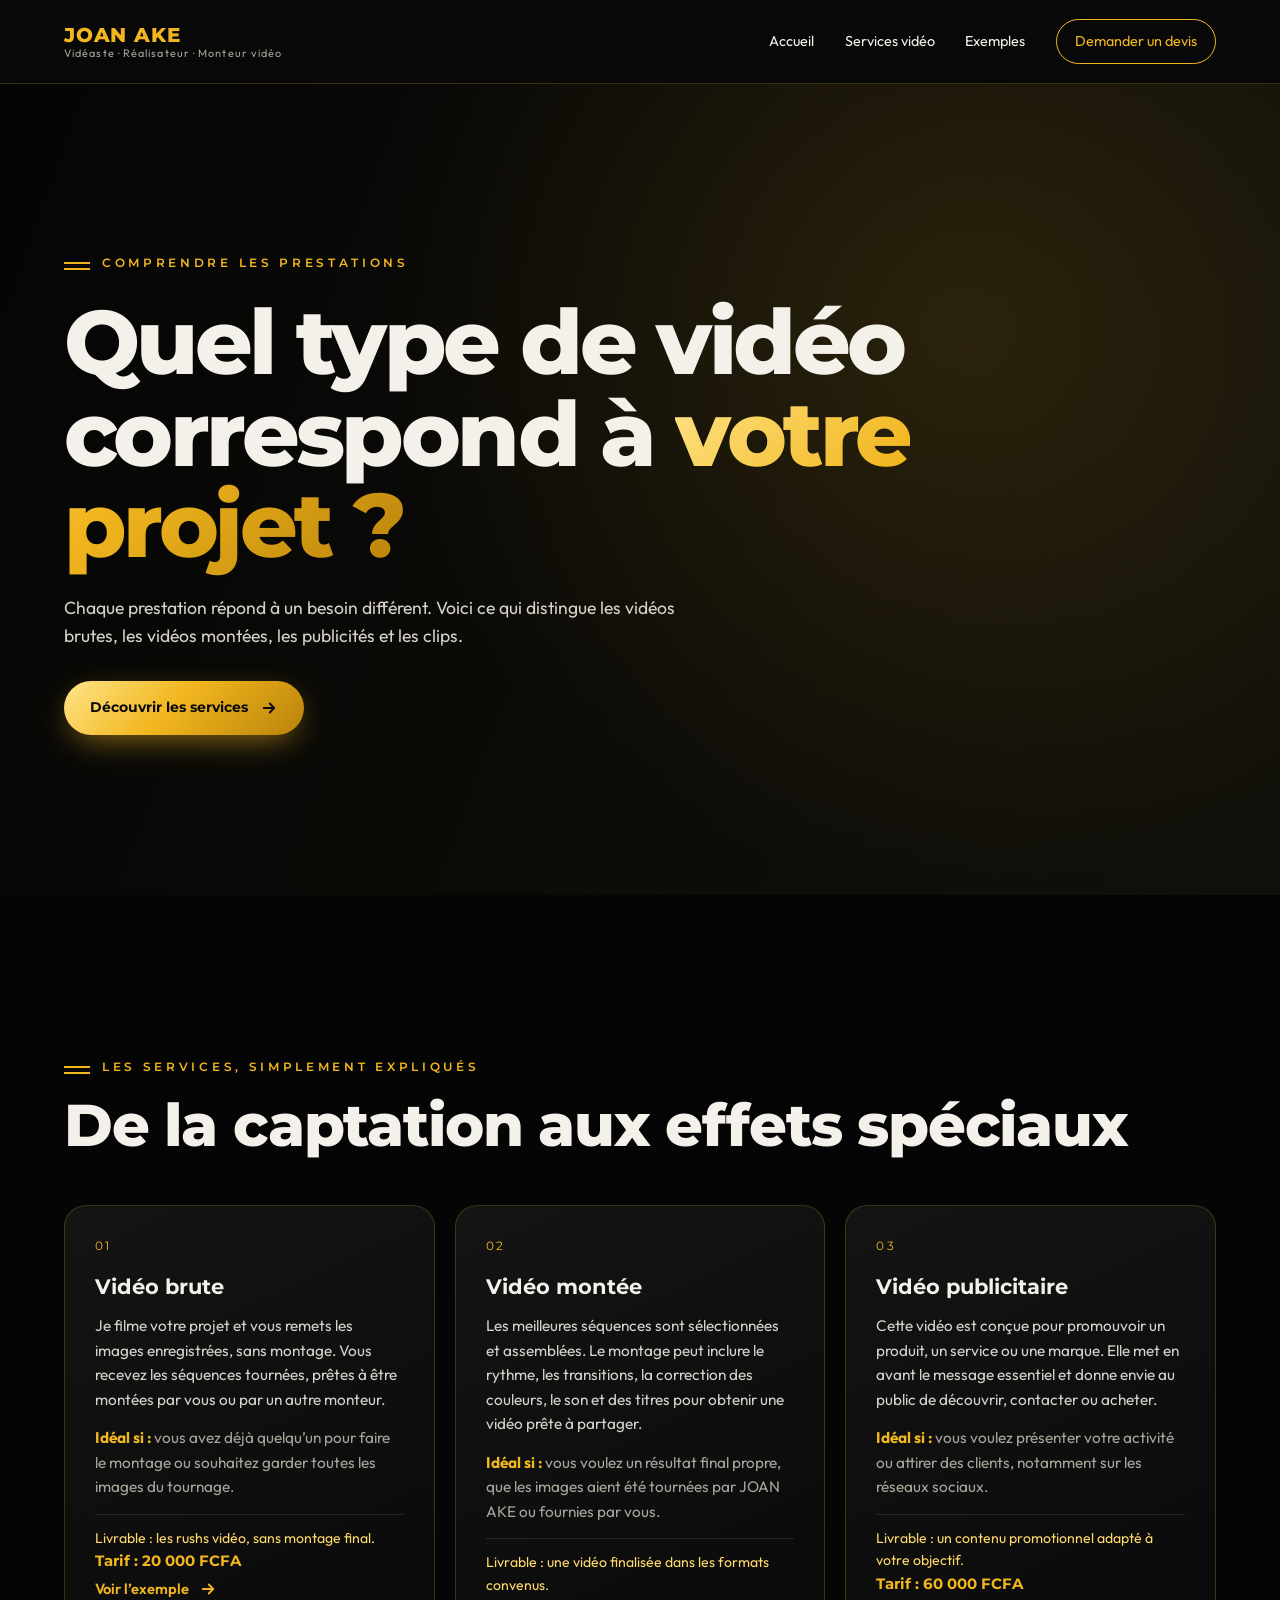
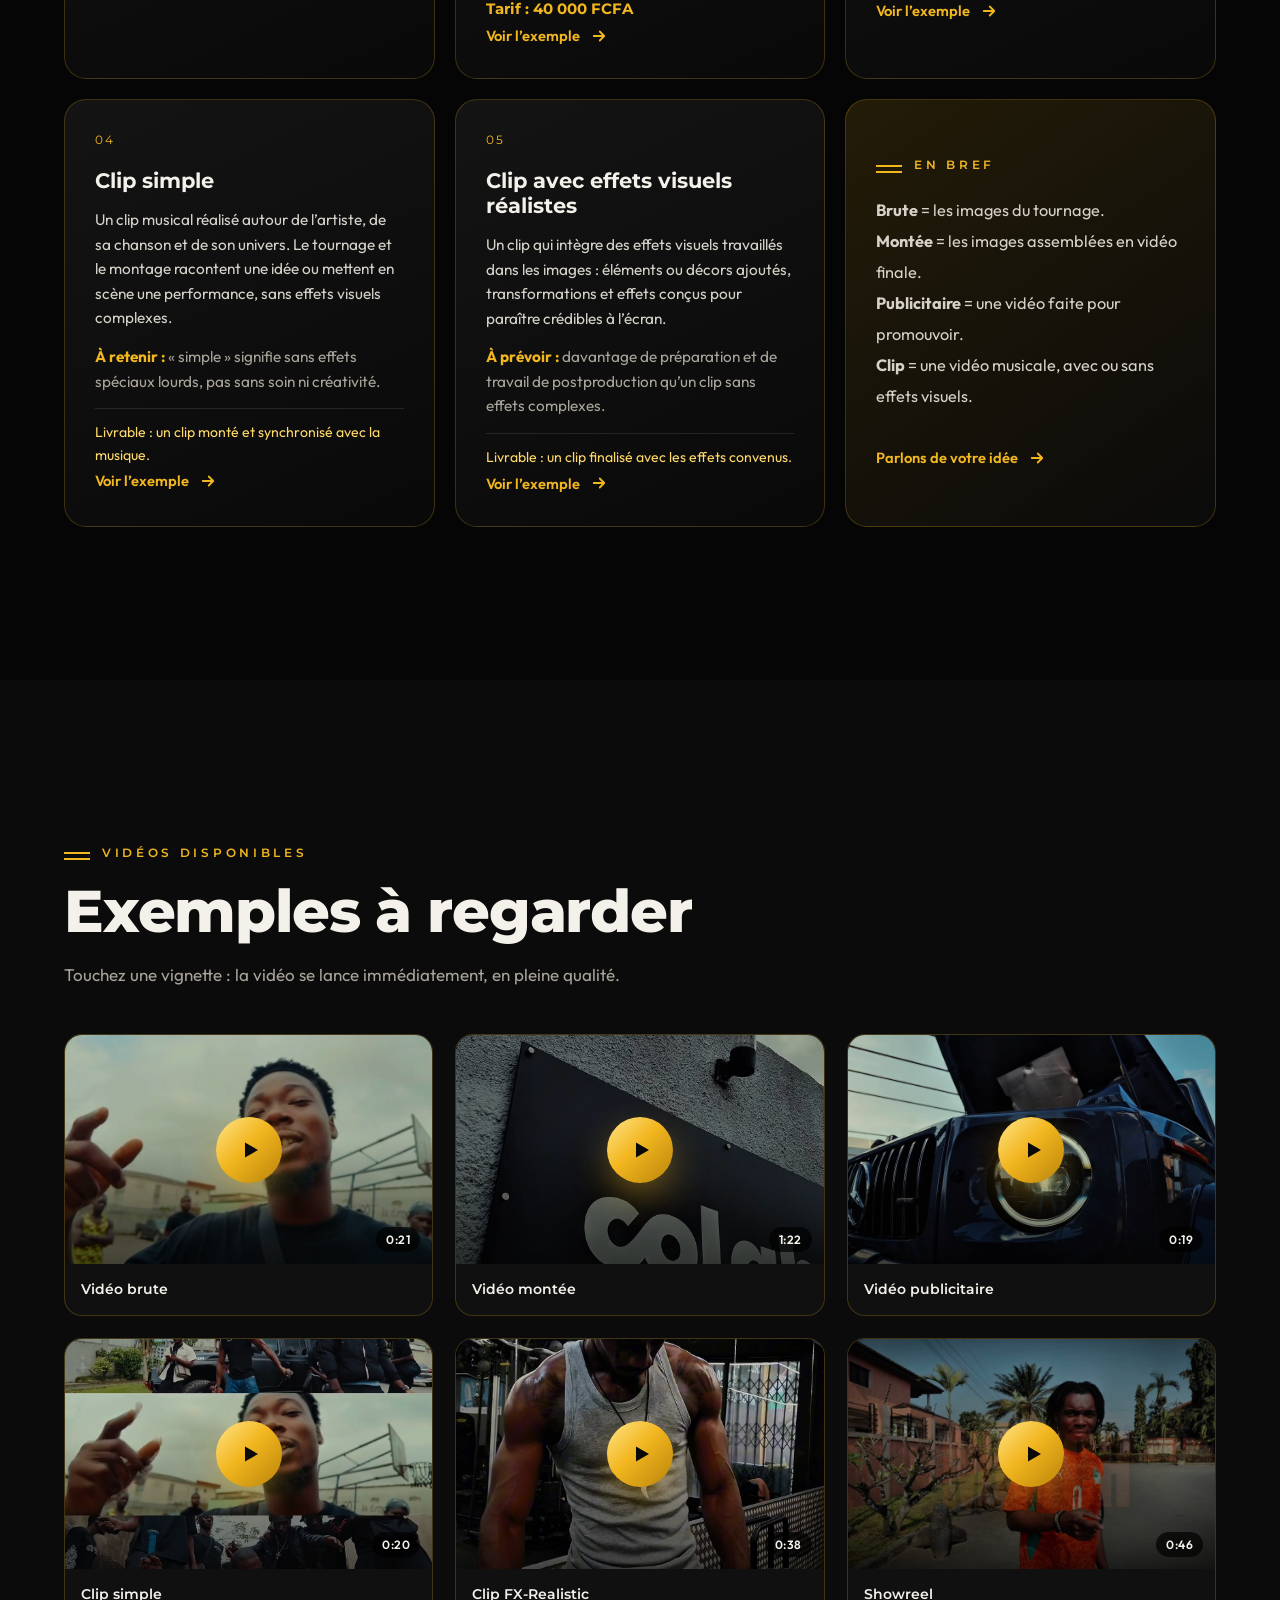
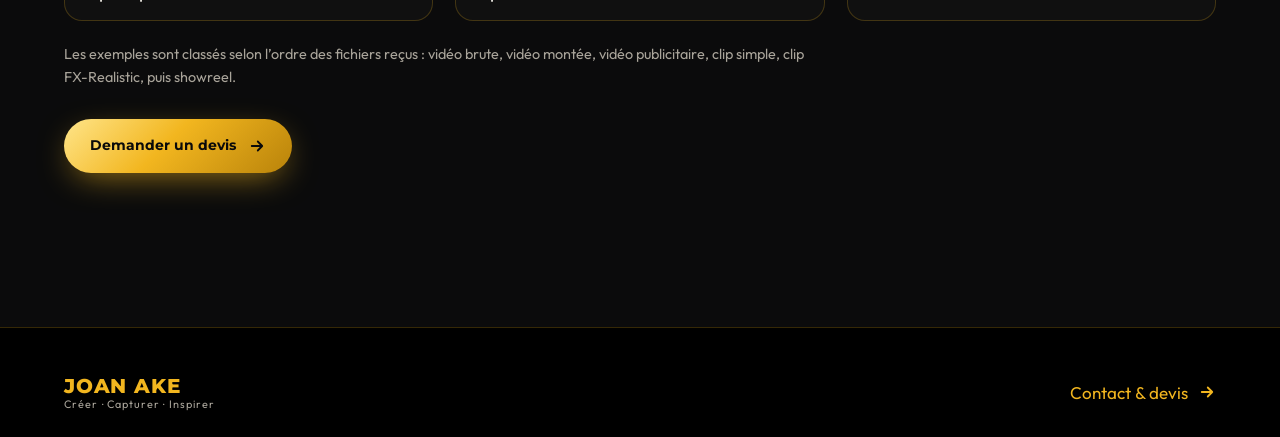
==== commit 3ed79da3: "Corriger lecture video et defilement Co-authored-by: Copilot <223556219+Copilot@users.noreply.github" ====
--- a/joan-ake-site/videos.html
+++ b/joan-ake-site/videos.html
@@ -103,49 +103,49 @@
         <div class="video-example-grid">
           <article class="video-example" id="video-brute">
             <button type="button" class="vthumb" data-play="assets/videos/VID-20261121-WA0069.mp4" data-title="Vidéo brute" aria-label="Lire : Vidéo brute">
-              <img src="assets/photos/terrain-tournage.jpg" alt="" loading="lazy" style="object-position:center 22%">
+              <img src="assets/video-posters/VID-20261121-WA0069.jpg" alt="" loading="lazy">
               <span class="vplay" aria-hidden="true"><svg viewBox="0 0 24 24" aria-hidden="true"><use href="#i-play"/></svg></span>
-              <span class="vdur">0:20</span>
+              <span class="vdur">0:21</span>
             </button>
             <p>Vidéo brute</p>
           </article>
           <article class="video-example" id="video-montee">
             <button type="button" class="vthumb" data-play="assets/videos/VID-20261121-WA0071.mp4" data-title="Vidéo montée" aria-label="Lire : Vidéo montée">
-              <img src="assets/photos/hero-portrait.jpg" alt="" loading="lazy" style="object-position:center 38%">
+              <img src="assets/video-posters/VID-20261121-WA0071.jpg" alt="" loading="lazy">
               <span class="vplay" aria-hidden="true"><svg viewBox="0 0 24 24" aria-hidden="true"><use href="#i-play"/></svg></span>
-              <span class="vdur">0:27</span>
+              <span class="vdur">1:22</span>
             </button>
             <p>Vidéo montée</p>
           </article>
           <article class="video-example" id="video-publicitaire">
             <button type="button" class="vthumb" data-play="assets/videos/VID-20261121-WA0070.mp4" data-title="Vidéo publicitaire" aria-label="Lire : Vidéo publicitaire">
-              <img src="assets/photos/terrain-tournage.jpg" alt="" loading="lazy" style="object-position:center 38%">
+              <img src="assets/video-posters/VID-20261121-WA0070.jpg" alt="" loading="lazy">
               <span class="vplay" aria-hidden="true"><svg viewBox="0 0 24 24" aria-hidden="true"><use href="#i-play"/></svg></span>
-              <span class="vdur">0:38</span>
+              <span class="vdur">0:19</span>
             </button>
             <p>Vidéo publicitaire</p>
           </article>
           <article class="video-example" id="clip-simple">
             <button type="button" class="vthumb" data-play="assets/videos/VID-20261121-WA0072.mp4" data-title="Clip simple" aria-label="Lire : Clip simple">
-              <img src="assets/photos/hero-portrait.jpg" alt="" loading="lazy" style="object-position:center 58%">
+              <img src="assets/video-posters/VID-20261121-WA0072.jpg" alt="" loading="lazy">
               <span class="vplay" aria-hidden="true"><svg viewBox="0 0 24 24" aria-hidden="true"><use href="#i-play"/></svg></span>
-              <span class="vdur">0:46</span>
+              <span class="vdur">0:20</span>
             </button>
             <p>Clip simple</p>
           </article>
           <article class="video-example" id="clip-fx-realistic">
             <button type="button" class="vthumb" data-play="assets/videos/VID-20261121-WA0073.mp4" data-title="Clip FX-Realistic" aria-label="Lire : Clip FX-Realistic">
-              <img src="assets/photos/terrain-tournage.jpg" alt="" loading="lazy" style="object-position:center 30%">
+              <img src="assets/video-posters/VID-20261121-WA0073.jpg" alt="" loading="lazy">
               <span class="vplay" aria-hidden="true"><svg viewBox="0 0 24 24" aria-hidden="true"><use href="#i-play"/></svg></span>
-              <span class="vdur">0:19</span>
+              <span class="vdur">0:38</span>
             </button>
             <p>Clip FX-Realistic</p>
           </article>
           <article class="video-example" id="video-showreel">
             <button type="button" class="vthumb" data-play="assets/videos/VID-20261121-WA0075.mp4" data-title="Showreel" aria-label="Lire : Showreel">
-              <img src="assets/photos/hero-portrait.jpg" alt="" loading="lazy" style="object-position:center 30%">
+              <img src="assets/video-posters/VID-20261121-WA0075.jpg" alt="" loading="lazy">
               <span class="vplay" aria-hidden="true"><svg viewBox="0 0 24 24" aria-hidden="true"><use href="#i-play"/></svg></span>
-              <span class="vdur">1:22</span>
+              <span class="vdur">0:46</span>
             </button>
             <p>Showreel</p>
           </article>
--- a/joan-ake-site/css/style.css
+++ b/joan-ake-site/css/style.css
@@ -17,8 +17,6 @@
 }
 *,*::before,*::after{box-sizing:border-box;margin:0;padding:0}
 html{scroll-behavior:auto;-webkit-text-size-adjust:100%}
-html.lenis,html.lenis body{height:auto}
-.lenis.lenis-smooth{scroll-behavior:auto!important}
 body{background:var(--bg);color:var(--text);font-family:var(--f-body);font-size:17px;line-height:1.6;overflow-x:hidden;-webkit-font-smoothing:antialiased}
 img,video{display:block;max-width:100%}
 a{color:inherit;text-decoration:none}
